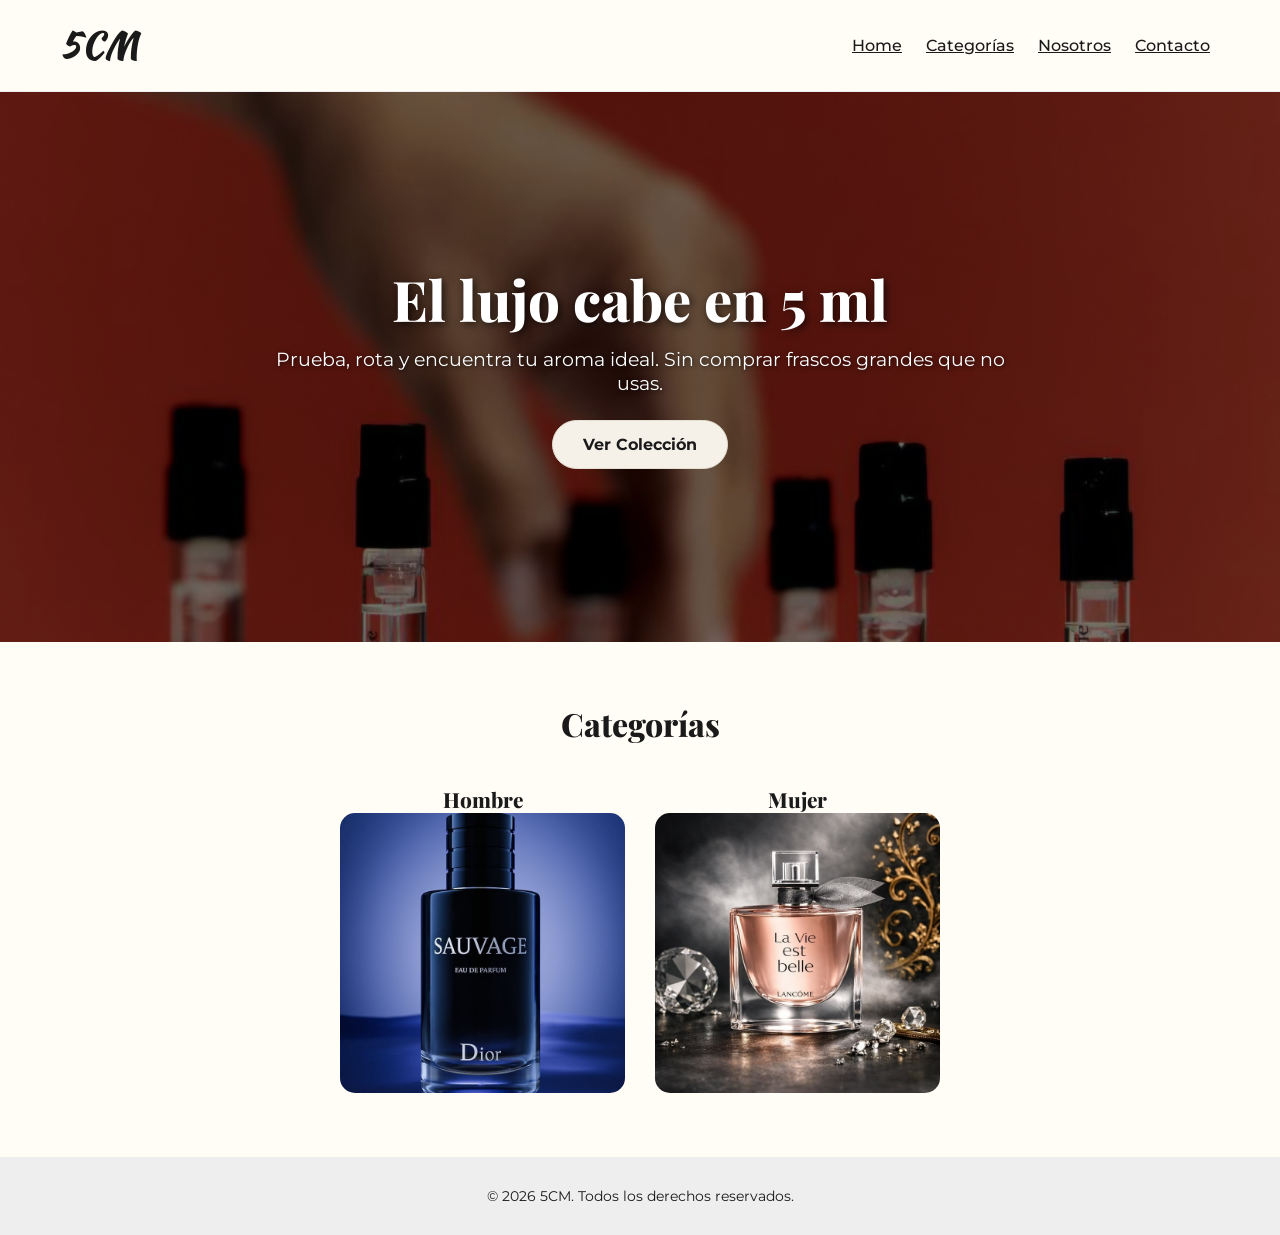
==== index.html @ c289999a "Fix HTML structure for 'Mujer' section" ====
<!DOCTYPE html>
<html lang="es">
<head>
    <meta charset="UTF-8">
    <meta name="viewport" content="width=device-width, initial-scale=1.0">
    <title>5CM - Perfumes 5ml</title>
    <link rel="stylesheet" href="./style.css">
    
    <!-- FUENTES -->
    <link rel="preconnect" href="https://fonts.googleapis.com">
    <link rel="preconnect" href="https://fonts.gstatic.com" crossorigin>
    <link href="https://fonts.googleapis.com/css2?family=Montserrat:wght@400;500;700&family=Playfair+Display:wght@700;800&display=swap" rel="stylesheet">
    <link href="https://fonts.googleapis.com/css2?family=Kaushan+Script&display=swap" rel="stylesheet">
</head>
<body>

    <!-- NAVBAR -->
    <header class="navbar">
        <h1 class="logo">5CM</h1>
        <nav>
            <a href="index.html">Home</a>
            <a href="#categorias">Categorías</a>
            <a href="#">Nosotros</a>
            <a href="#">Contacto</a>
        </nav>
    </header>

    <!-- BANNER CON IMAGEN DE FONDO -->
    <section class="banner">
        <div class="banner-texto">
            <h2>El lujo cabe en 5 ml</h2>
            <p>Prueba, rota y encuentra tu aroma ideal. Sin comprar frascos grandes que no usas.</p>
            <a href="#categorias" class="btn">Ver Colección</a>
        </div>
    </section>

    <!-- CATEGORIAS -->
    <section class="categorias" id="categorias">
        <h3>Categorías</h3>
        <div class="grid-categorias">
            <div class="categoria">
                <a href="hombre.html">
                  <h4>Hombre</h4>
                    <img src="./images/hombre.jpg" alt="Perfumes Hombre">
                    
                </a>
            </div>
            <div class="categoria">
                <a href="mujer.html">
                    <h4>Mujer</h4>  
                    <img src="./images/mujer.jpg" alt="Perfumes Mujer">
                    
                </a>
            </div>
        </div>
    </section>

    <footer>
        <p>© 2026 5CM. Todos los derechos reservados.</p>
    </footer>

</body>
</html>
---- style.css ----
* { margin: 0; padding: 0; box-sizing: border-box; }

body { 
    background: #FFFDF5; 
    color: #1a1a1a;
    font-family: 'Montserrat', sans-serif;
}

/* LOGO NEGRO */
.logo {
    font-family: 'Kaushan Script', cursive !important;
    font-size: 2.2em;
    letter-spacing: 2px;
    color: #1a1a1a;
    text-align: center;
}

/* TITULOS */
h1, h2, h3, h4 {
    font-family: 'Playfair Display', serif;
    font-weight: 800;
}

/* NAVBAR */
.navbar {
    padding: 15px 20px;
    background: #FFFDF5;
    text-align: center;
    border-bottom: 1px solid #eee;
    position: static;
}
.navbar nav { margin-top: 10px; }
.navbar nav a { 
    margin: 0 10px; 
    texto-decoration: none; 
    color: #1a1a1a; 
    font-weight: 500;
    display: inline-block;
}
.navbar nav a:hover { color: #555; }

/* BANNER CON IMAGEN DE FONDO */
.banner {
    height: 550px;
    background-image: url('./images/5ml.jpg');
    background-size: cover;
    background-position: center;
    background-repeat: no-repeat;
    display: flex;
    align-items: center;
    justify-content: center;
    text-align: center;
    color: white;
    position: relative;
}

.banner::before {
    content: '';
    position: absolute;
    top: 0; left: 0; right: 0; bottom: 0;
    background: rgba(0,0,0,0.45);
}

.banner-texto {
    position: relative; 
    z-index: 2;
    padding: 20px;
    max-width: 800px;
}
.banner-texto h2 { font-size: 3.5em; line-height: 1.2; color: white; text-shadow: 2px 2px 8px rgba(0,0,0,0.7); }
.banner-texto p { margin: 15px 0 25px 0; font-size: 1.2em; color: white; text-shadow: 1px 1px 4px rgba(0,0,0,0.7); }

/* BOTON BLANCO PASTEL */
.btn { 
    padding: 14px 30px; 
    border-radius: 25px; 
    text-decoration: none; 
    font-weight: bold; 
    background: #F5F1E8;
    color: #1a1a1a;
    display: inline-block;
    transition: 0.3s;
    border: 1px solid #E5DFD1;
}
.btn:hover { 
    background: #E5DFD1;
    transform: scale(1.05); 
}

/* CATEGORIAS */
.categorias { padding: 60px 20px; }
.categorias h3 { font-size: 2em; margin-bottom: 30px; text-align: center; }
.grid-categorias {
    display: grid;
    grid-template-columns: 1fr;
    gap: 30px;
    max-width: 400px;
    margin: 0 auto;
}
.categoria { text-align: center; }
.categoria a { text-decoration: none; color: #1a1a1a; }
.categoria img {
    width: 100%;
    height: 280px;
    object-fit: cover;
    border-radius: 15px;
    background: #eee;
    transition: 0.3s;
}
.categoria img:hover { transform: scale(1.05); }
.categoria h4 { margin-top: 10px; font-size: 1.3em; }

/* FOOTER */
footer { text-align: center; padding: 30px; background: #eee; font-size: 0.9em; }

/* RESPONSIVE TABLET */
@media (max-width: 1024px) {
    .banner { 
        height: 400px; 
        background-position: center 40%;
    }
    .banner-texto h2 { font-size: 2.5em; }
}

/* RESPONSIVE CELULAR */
@media (min-width: 769px) {
    .navbar {
        display: flex;
        justify-content: space-between;
        align-items: center;
        padding: 20px 60px;
    }
    .navbar nav { margin-top: 0; }
    .grid-categorias {
        grid-template-columns: repeat(2, 1fr);
        max-width: 600px;
    }
}

@media (max-width: 768px) {
    .banner { 
        height: 350px; 
        background-position: center 30%;
    }
    .banner-texto h2 { font-size: 2em; }
    .banner-texto p { font-size: 1em; }
}
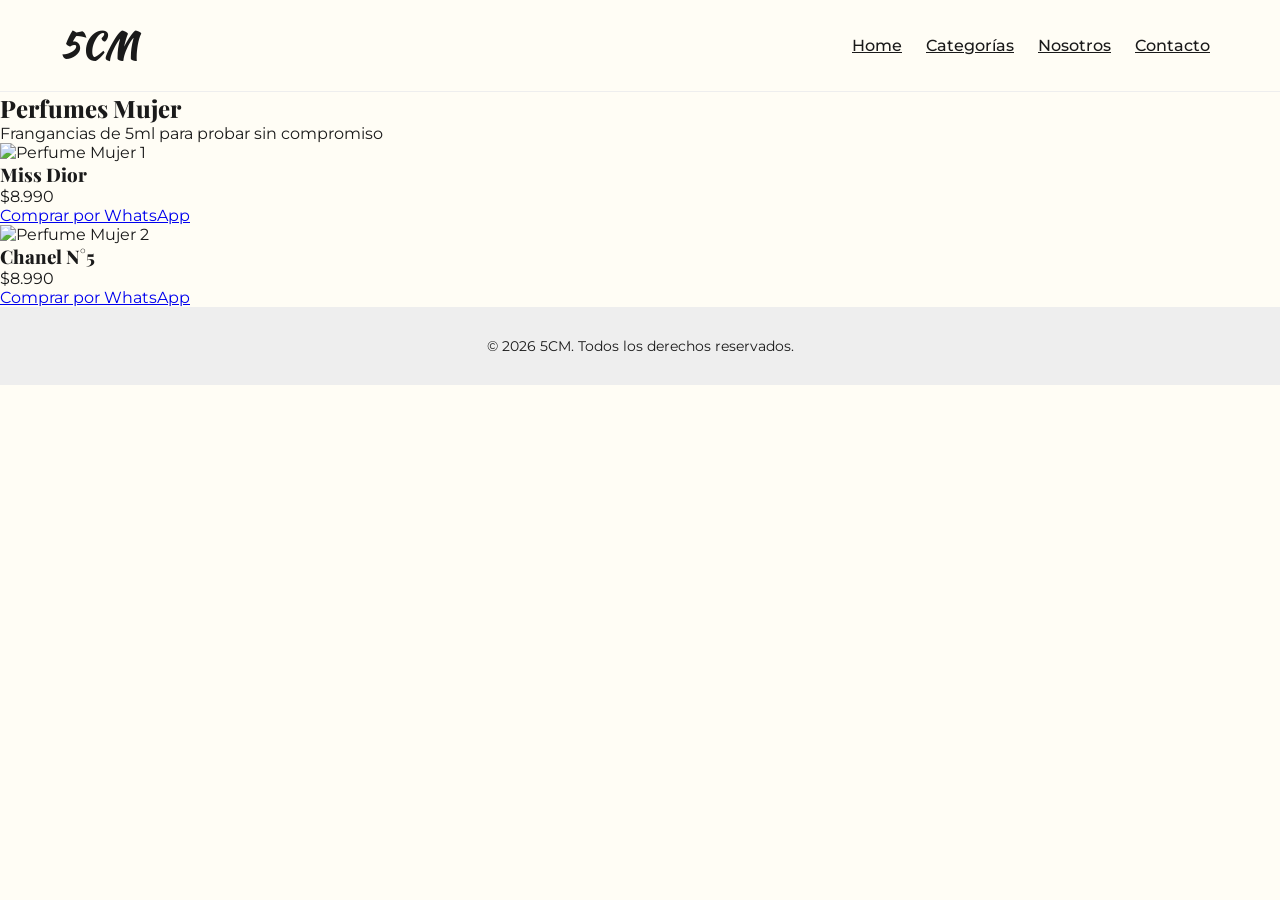
==== commit 589916f1: "Update title and add women's perfume section" ====
--- a/index.html
+++ b/index.html
@@ -3,7 +3,7 @@
 <head>
     <meta charset="UTF-8">
     <meta name="viewport" content="width=device-width, initial-scale=1.0">
-    <title>5CM - Perfumes 5ml</title>
+    <title>Perfumes Mujer - 5CM</title>
     <link rel="stylesheet" href="./style.css">
     
     <!-- FUENTES -->
@@ -19,39 +19,34 @@
         <h1 class="logo">5CM</h1>
         <nav>
             <a href="index.html">Home</a>
-            <a href="#categorias">Categorías</a>
+            <a href="index.html#categorias">Categorías</a>
             <a href="#">Nosotros</a>
             <a href="#">Contacto</a>
         </nav>
     </header>
 
-    <!-- BANNER CON IMAGEN DE FONDO -->
-    <section class="banner">
-        <div class="banner-texto">
-            <h2>El lujo cabe en 5 ml</h2>
-            <p>Prueba, rota y encuentra tu aroma ideal. Sin comprar frascos grandes que no usas.</p>
-            <a href="#categorias" class="btn">Ver Colección</a>
-        </div>
-    </section>
+    <!-- CATALOGO MUJER -->
+    <section class="catalogo">
+        <h2>Perfumes Mujer</h2>
+        <p class="subtitulo">Frangancias de 5ml para probar sin compromiso</p>
 
-    <!-- CATEGORIAS -->
-    <section class="categorias" id="categorias">
-        <h3>Categorías</h3>
-        <div class="grid-categorias">
-            <div class="categoria">
-                <a href="hombre.html">
-                  <h4>Hombre</h4>
-                    <img src="./images/hombre.jpg" alt="Perfumes Hombre">
-                    
-                </a>
+        <div class="grid-productos">
+            <!-- PRODUCTO 1 - COPIA ESTE BLOQUE PARA AGREGAR MÁS -->
+            <div class="producto">
+                <img src="./images/mujer1.jpg" alt="Perfume Mujer 1">
+                <h3>Miss Dior</h3>
+                <p class="precio">$8.990</p>
+                <a href="https://wa.me/569XXXXXXXX?text=Hola, quiero Miss Dior 5ml" target="_blank" class="btn-comprar">Comprar por WhatsApp</a>
             </div>
-            <div class="categoria">
-                <a href="mujer.html">
-                    <h4>Mujer</h4>  
-                    <img src="./images/mujer.jpg" alt="Perfumes Mujer">
-                    
-                </a>
+
+            <!-- PRODUCTO 2 EJEMPLO -->
+            <div class="producto">
+                <img src="./images/mujer2.jpg" alt="Perfume Mujer 2">
+                <h3>Chanel N°5</h3>
+                <p class="precio">$8.990</p>
+                <a href="https://wa.me/569XXXXXXXX?text=Hola, quiero Chanel N°5 5ml" target="_blank" class="btn-comprar">Comprar por WhatsApp</a>
             </div>
+
         </div>
     </section>
 
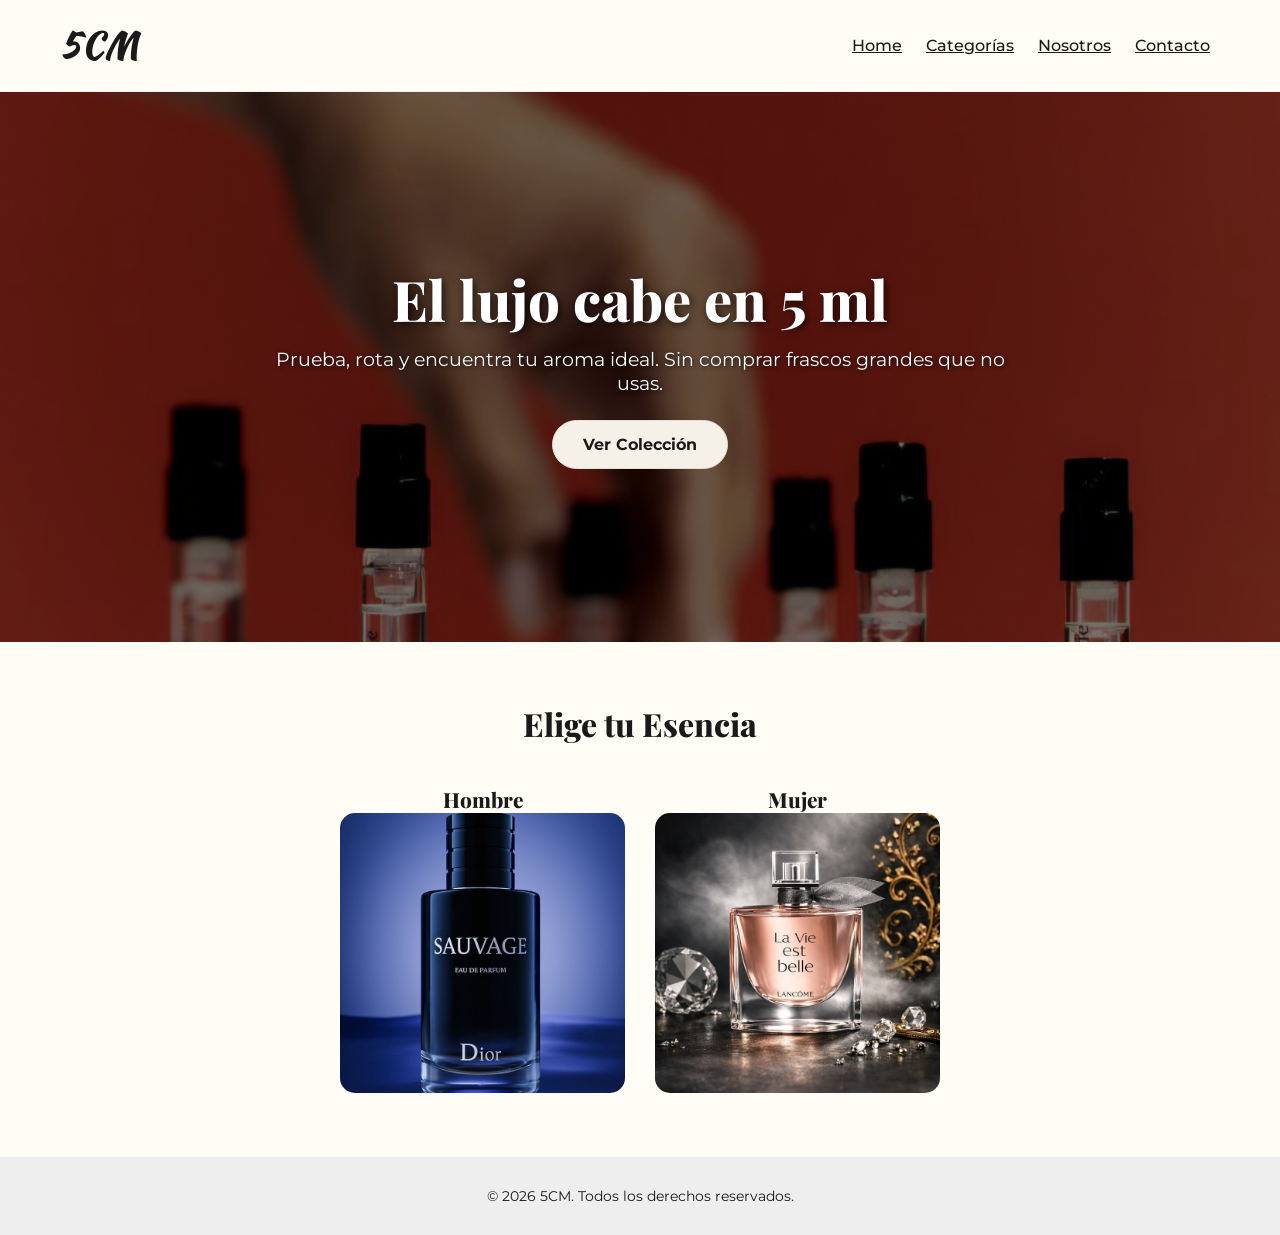
==== commit 37d97d5b: "Update title and restructure HTML sections" ====
--- a/index.html
+++ b/index.html
@@ -3,7 +3,7 @@
 <head>
     <meta charset="UTF-8">
     <meta name="viewport" content="width=device-width, initial-scale=1.0">
-    <title>Perfumes Mujer - 5CM</title>
+    <title>5CM - Perfumes 5ml</title>
     <link rel="stylesheet" href="./style.css">
     
     <!-- FUENTES -->
@@ -19,34 +19,37 @@
         <h1 class="logo">5CM</h1>
         <nav>
             <a href="index.html">Home</a>
-            <a href="index.html#categorias">Categorías</a>
+            <a href="#categorias">Categorías</a>
             <a href="#">Nosotros</a>
             <a href="#">Contacto</a>
         </nav>
     </header>
 
-    <!-- CATALOGO MUJER -->
-    <section class="catalogo">
-        <h2>Perfumes Mujer</h2>
-        <p class="subtitulo">Frangancias de 5ml para probar sin compromiso</p>
+    <!-- BANNER CON IMAGEN DE FONDO -->
+    <section class="banner">
+        <div class="banner-texto">
+            <h2>El lujo cabe en 5 ml</h2>
+            <p>Prueba, rota y encuentra tu aroma ideal. Sin comprar frascos grandes que no usas.</p>
+            <a href="#categorias" class="btn">Ver Colección</a>
+        </div>
+    </section>
 
-        <div class="grid-productos">
-            <!-- PRODUCTO 1 - COPIA ESTE BLOQUE PARA AGREGAR MÁS -->
-            <div class="producto">
-                <img src="./images/mujer1.jpg" alt="Perfume Mujer 1">
-                <h3>Miss Dior</h3>
-                <p class="precio">$8.990</p>
-                <a href="https://wa.me/569XXXXXXXX?text=Hola, quiero Miss Dior 5ml" target="_blank" class="btn-comprar">Comprar por WhatsApp</a>
+    <!-- CATEGORIAS -->
+    <section class="categorias" id="categorias">
+        <h3>Elige tu Esencia</h3>
+        <div class="grid-categorias">
+            <div class="categoria">
+                <a href="hombre.html">
+                    <h4>Hombre</h4> <!-- TITULO ARRIBA -->
+                    <img src="./images/hombre.jpg" alt="Perfumes Hombre">
+                </a>
             </div>
-
-            <!-- PRODUCTO 2 EJEMPLO -->
-            <div class="producto">
-                <img src="./images/mujer2.jpg" alt="Perfume Mujer 2">
-                <h3>Chanel N°5</h3>
-                <p class="precio">$8.990</p>
-                <a href="https://wa.me/569XXXXXXXX?text=Hola, quiero Chanel N°5 5ml" target="_blank" class="btn-comprar">Comprar por WhatsApp</a>
+            <div class="categoria">
+                <a href="mujer.html">
+                    <h4>Mujer</h4> <!-- TITULO ARRIBA -->
+                    <img src="./images/mujer.jpg" alt="Perfumes Mujer">
+                </a>
             </div>
-
         </div>
     </section>
 
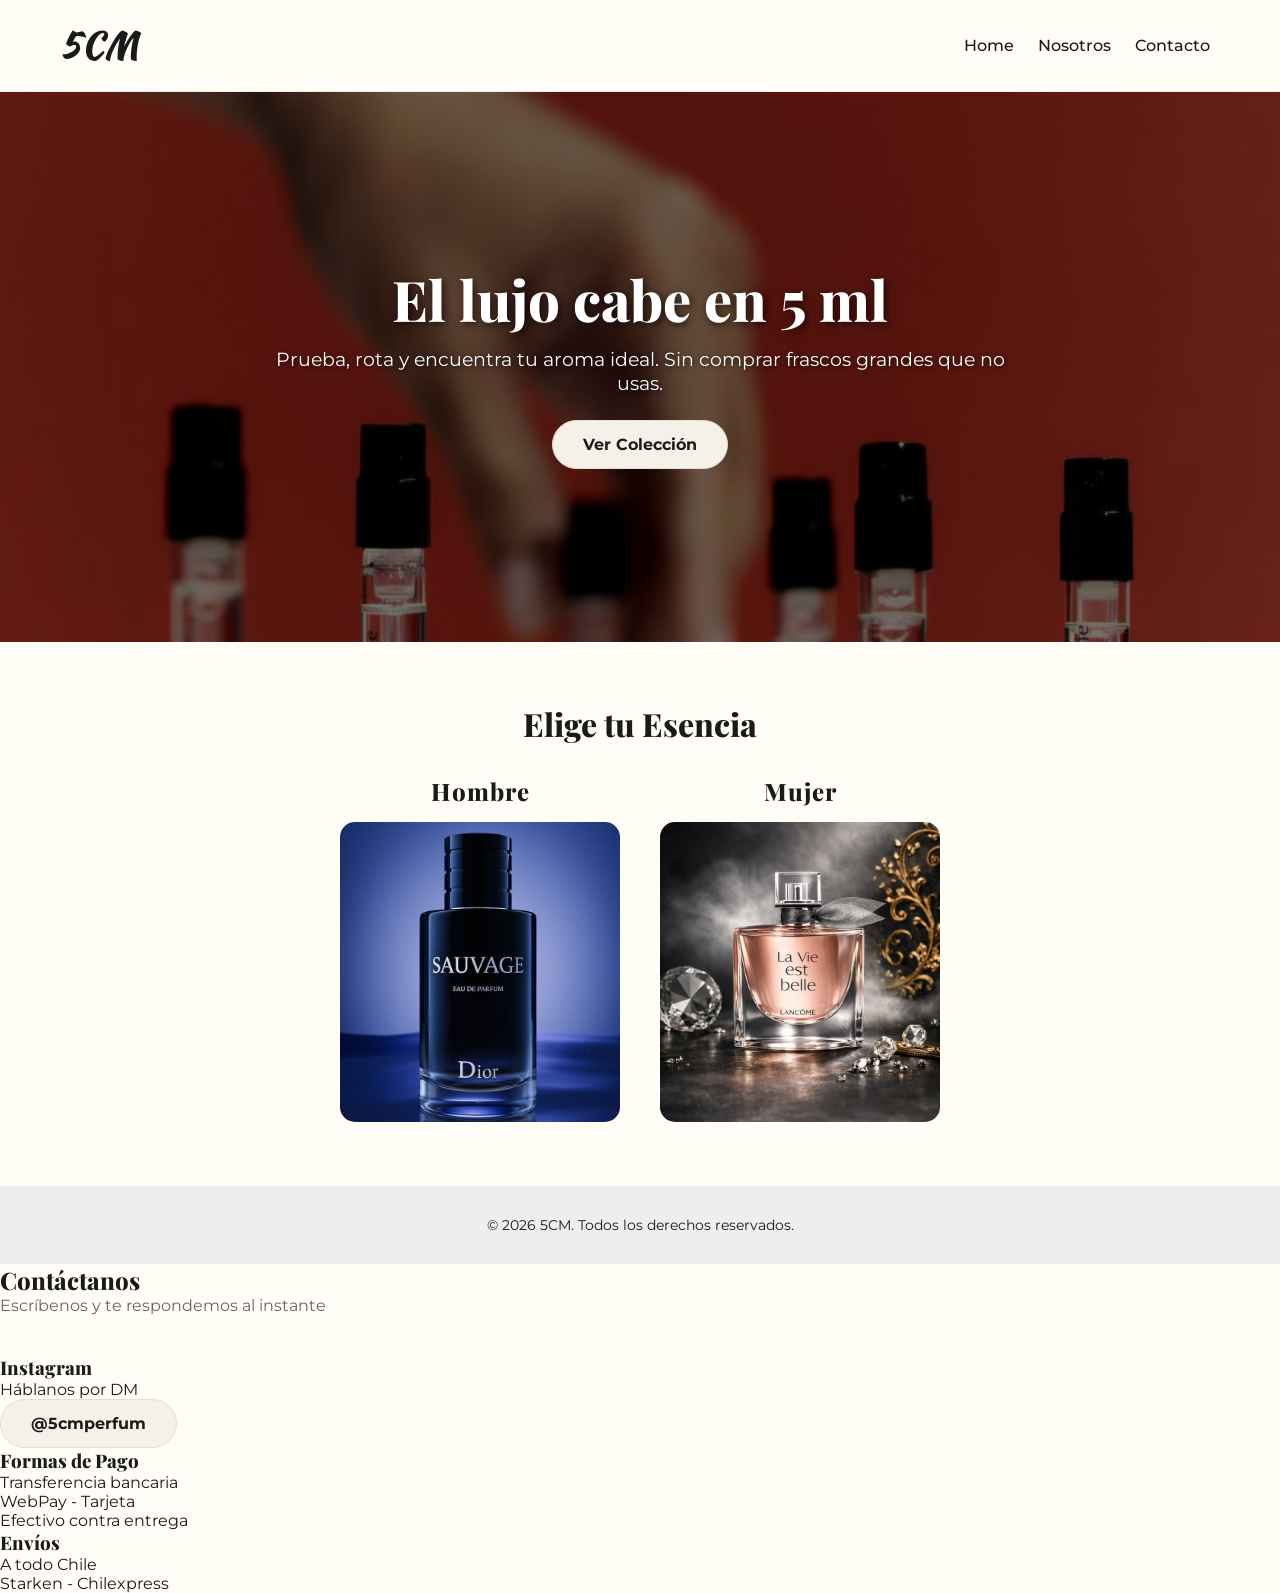
==== commit 3337611e: "Add contact section with payment and shipping details Added a new contact section with Instagram and" ====
--- a/index.html
+++ b/index.html
@@ -19,9 +19,8 @@
         <h1 class="logo">5CM</h1>
         <nav>
             <a href="index.html">Home</a>
-            <a href="#categorias">Categorías</a>
             <a href="#">Nosotros</a>
-            <a href="#">Contacto</a>
+            <a href="#">Contacto</a>  
         </nav>
     </header>
 
@@ -56,6 +55,31 @@
     <footer>
         <p>© 2026 5CM. Todos los derechos reservados.</p>
     </footer>
+<section class="contacto">
+    <h2>Contáctanos</h2>
+    <p class="subtitulo">Escríbenos y te respondemos al instante</p>
+
+    <div class="grid-contacto">
+        <div class="contacto-item">
+            <h3>Instagram</h3>
+            <p>Háblanos por DM</p>
+            <a href="https://ig.me/m/5cmperfum" target="_blank" class="btn">@5cmperfum</a>
+        </div>
+
+        <div class="contacto-item">
+            <h3>Formas de Pago</h3>
+            <p>Transferencia bancaria</p>
+            <p>WebPay - Tarjeta</p>
+            <p>Efectivo contra entrega</p>
+        </div>
+
+        <div class="contacto-item">
+            <h3>Envíos</h3>
+            <p>A todo Chile</p>
+            <p>Starken - Chilexpress</p>
+        </div>
+    </div>
+</section>
 
 </body>
 </html>
--- a/style.css
+++ b/style.css
@@ -6,40 +6,35 @@
     font-family: 'Montserrat', sans-serif;
 }
 
-/* LOGO NEGRO */
 .logo {
-    font-family: 'Kaushan Script', cursive !important;
+    font-family: 'Kaushan Script', cursive!important;
     font-size: 2.2em;
     letter-spacing: 2px;
     color: #1a1a1a;
     text-align: center;
 }
 
-/* TITULOS */
 h1, h2, h3, h4 {
     font-family: 'Playfair Display', serif;
     font-weight: 800;
 }
 
-/* NAVBAR */
 .navbar {
     padding: 15px 20px;
     background: #FFFDF5;
     text-align: center;
     border-bottom: 1px solid #eee;
-    position: static;
 }
 .navbar nav { margin-top: 10px; }
 .navbar nav a { 
     margin: 0 10px; 
-    texto-decoration: none; 
+    text-decoration: none; 
     color: #1a1a1a; 
     font-weight: 500;
     display: inline-block;
 }
 .navbar nav a:hover { color: #555; }
 
-/* BANNER CON IMAGEN DE FONDO */
 .banner {
     height: 550px;
     background-image: url('./images/5ml.jpg');
@@ -53,14 +48,12 @@
     color: white;
     position: relative;
 }
-
 .banner::before {
     content: '';
     position: absolute;
     top: 0; left: 0; right: 0; bottom: 0;
     background: rgba(0,0,0,0.45);
 }
-
 .banner-texto {
     position: relative; 
     z-index: 2;
@@ -70,7 +63,6 @@
 .banner-texto h2 { font-size: 3.5em; line-height: 1.2; color: white; text-shadow: 2px 2px 8px rgba(0,0,0,0.7); }
 .banner-texto p { margin: 15px 0 25px 0; font-size: 1.2em; color: white; text-shadow: 1px 1px 4px rgba(0,0,0,0.7); }
 
-/* BOTON BLANCO PASTEL */
 .btn { 
     padding: 14px 30px; 
     border-radius: 25px; 
@@ -87,61 +79,119 @@
     transform: scale(1.05); 
 }
 
-/* CATEGORIAS */
-.categorias { padding: 60px 20px; }
+.categorias { padding: 60px 20px; background: #FFFDF5; }
 .categorias h3 { font-size: 2em; margin-bottom: 30px; text-align: center; }
 .grid-categorias {
     display: grid;
     grid-template-columns: 1fr;
-    gap: 30px;
-    max-width: 400px;
+    gap: 40px;
+    max-width: 600px;
     margin: 0 auto;
 }
 .categoria { text-align: center; }
 .categoria a { text-decoration: none; color: #1a1a1a; }
+.categoria h4 { 
+    margin-bottom: 15px;
+    font-size: 1.5em; 
+    letter-spacing: 1px;
+}
 .categoria img {
     width: 100%;
-    height: 280px;
+    height: 300px;
     object-fit: cover;
     border-radius: 15px;
     background: #eee;
     transition: 0.3s;
 }
 .categoria img:hover { transform: scale(1.05); }
-.categoria h4 { margin-top: 10px; font-size: 1.3em; }
 
-/* FOOTER */
 footer { text-align: center; padding: 30px; background: #eee; font-size: 0.9em; }
 
-/* RESPONSIVE TABLET */
-@media (max-width: 1024px) {
-    .banner { 
-        height: 400px; 
-        background-position: center 40%;
-    }
-    .banner-texto h2 { font-size: 2.5em; }
+/* ===== CATALOGO MUJER - FOTO CHICA 220px ===== */
+.catalogo {
+    padding: 60px 20px;
+    max-width: 1200px;
+    margin: 0 auto;
+    text-align: center;
+}
+.catalogo h2 {
+    font-size: 2.5em;
+    margin-bottom: 10px;
+}
+.subtitulo {
+    margin-bottom: 40px;
+    color: #666;
+}
+.grid-productos {
+    display: grid;
+    grid-template-columns: repeat(2, 1fr);
+    gap: 30px;
+}
+.producto {
+    background: #FFFDF5;
+    border-radius: 15px;
+    padding: 15px;
+    transition: 0.3s;
+}
+.producto:hover {
+    transform: translateY(-5px);
+    box-shadow: 0 10px 20px rgba(0,0,0,0.1);
+}
+.producto img {
+    width: 100%;
+    height: 220px; /* <-- AQUI SE ACHICO. ANTES ERA 300px */
+    aspect-ratio: 1/1;
+    object-fit: cover;
+    border-radius: 10px;
+    background: #eee;
+    margin-bottom: 15px;
+}
+.producto h3 {
+    font-family: 'Playfair Display', serif;
+    color: #000;
+    font-size: 1.2em;
+    margin-bottom: 5px;
+    font-weight: 700;
+}
+.producto .precio {
+    color: #000;
+    font-weight: 700;
+    font-size: 1.1em;
+    margin-bottom: 15px;
+}
+.btn-comprar {
+    display: block;
+    background: #F5F1E8;
+    color: #000;
+    text-decoration: none;
+    padding: 10px;
+    border-radius: 20px;
+    font-weight: 600;
+    font-size: 0.9em;
+    transition: 0.3s;
+}
+.btn-comprar:hover {
+    background: #E5DFD1;
 }
 
-/* RESPONSIVE CELULAR */
+/* RESPONSIVE */
+@media (max-width: 1024px) {
+   .banner { height: 400px; background-position: center 40%; }
+   .banner-texto h2 { font-size: 2.5em; }
+}
 @media (min-width: 769px) {
-    .navbar {
+   .navbar {
         display: flex;
         justify-content: space-between;
         align-items: center;
         padding: 20px 60px;
     }
-    .navbar nav { margin-top: 0; }
-    .grid-categorias {
-        grid-template-columns: repeat(2, 1fr);
-        max-width: 600px;
-    }
+   .navbar nav { margin-top: 0; }
+   .grid-categorias { grid-template-columns: repeat(2, 1fr); }
+   .grid-productos { grid-template-columns: repeat(4, 1fr); }
 }
-
 @media (max-width: 768px) {
-    .banner { 
-        height: 350px; 
-        background-position: center 30%;
-    }
-    .banner-texto h2 { font-size: 2em; }
-    .banner-texto p { font-size: 1em; }
+   .banner { height: 350px; background-position: center 30%; }
+   .banner-texto h2 { font-size: 2em; }
+   .banner-texto p { font-size: 1em; }
 }
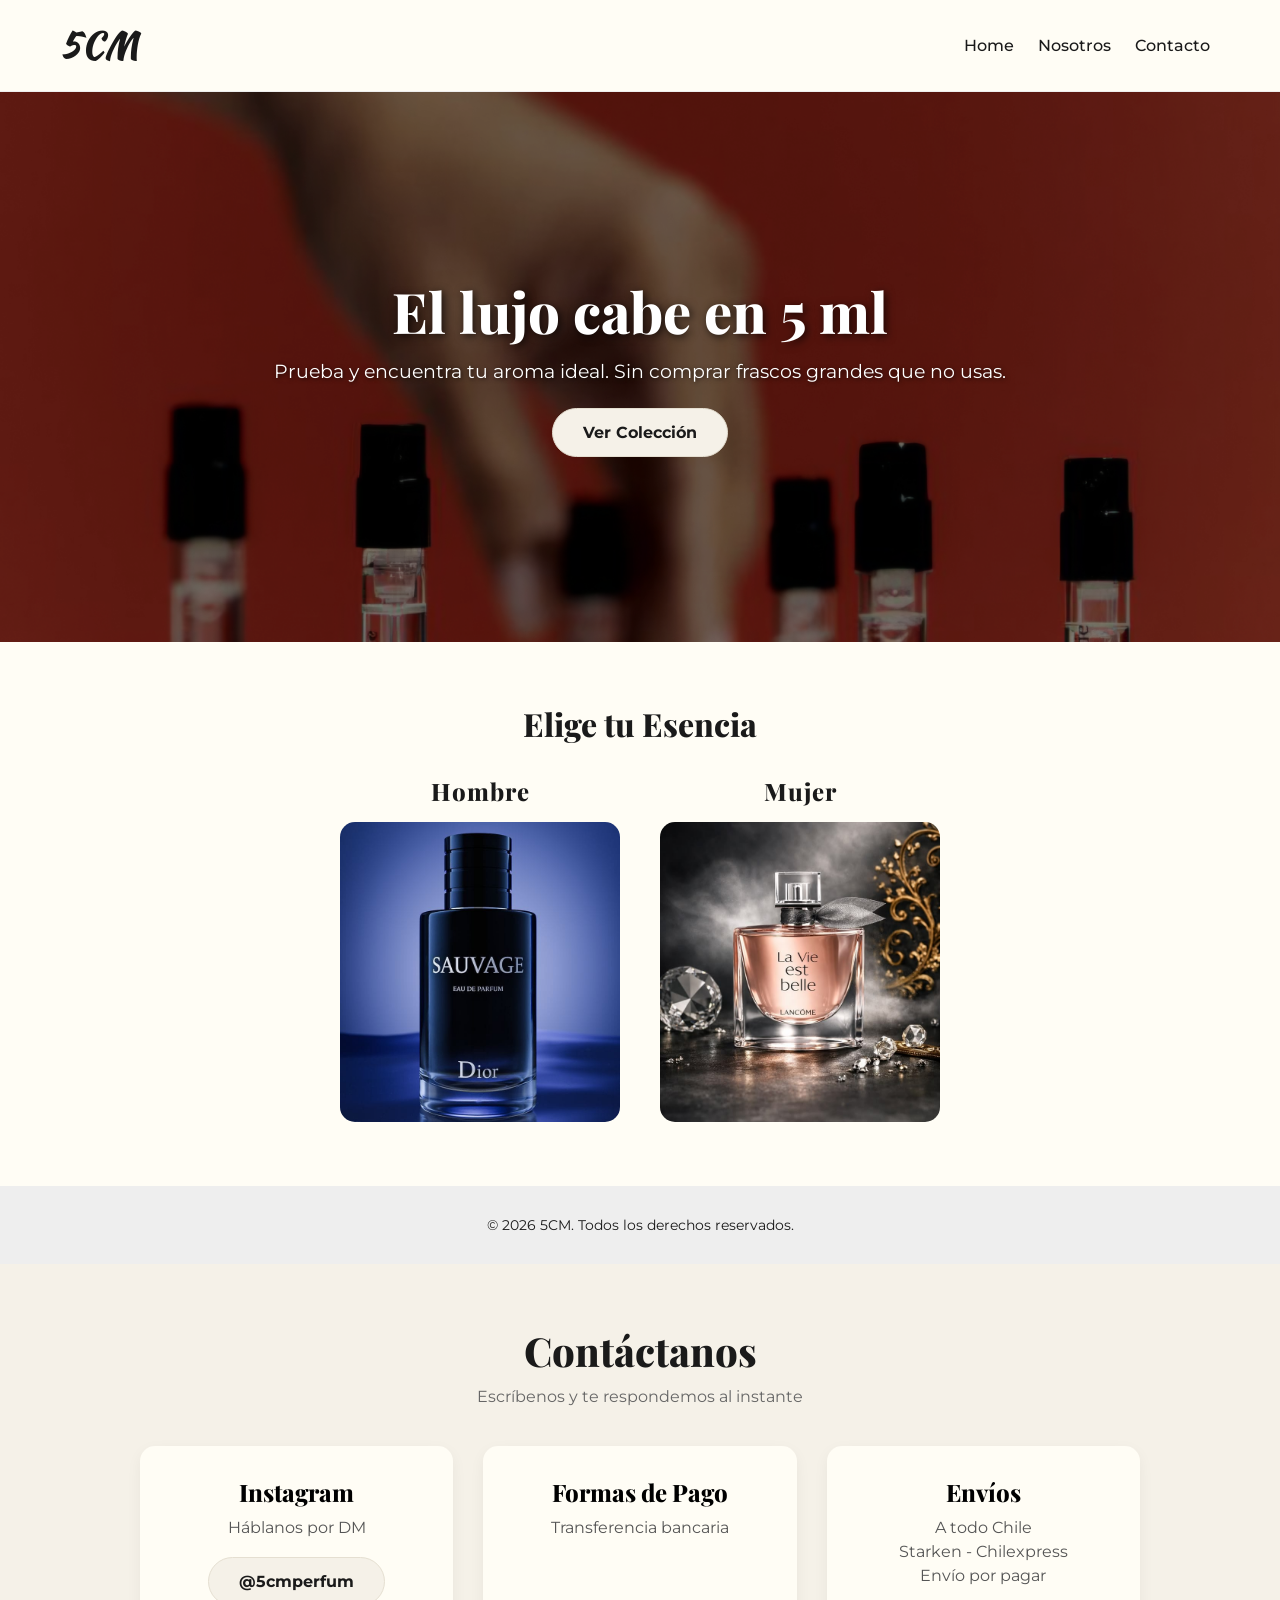
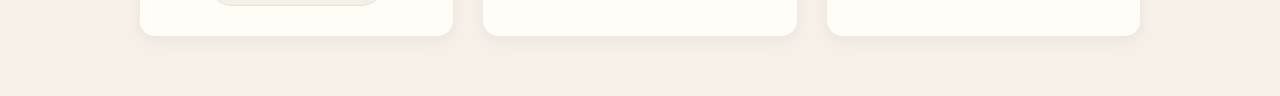
==== commit de3c4e12: "Update banner text and payment options in index.html" ====
--- a/index.html
+++ b/index.html
@@ -28,7 +28,7 @@
     <section class="banner">
         <div class="banner-texto">
             <h2>El lujo cabe en 5 ml</h2>
-            <p>Prueba, rota y encuentra tu aroma ideal. Sin comprar frascos grandes que no usas.</p>
+            <p>Prueba y encuentra tu aroma ideal. Sin comprar frascos grandes que no usas.</p>
             <a href="#categorias" class="btn">Ver Colección</a>
         </div>
     </section>
@@ -69,14 +69,13 @@
         <div class="contacto-item">
             <h3>Formas de Pago</h3>
             <p>Transferencia bancaria</p>
-            <p>WebPay - Tarjeta</p>
-            <p>Efectivo contra entrega</p>
         </div>
 
         <div class="contacto-item">
             <h3>Envíos</h3>
             <p>A todo Chile</p>
             <p>Starken - Chilexpress</p>
+            <p>Envío por pagar</p>
         </div>
     </div>
 </section>
--- a/style.css
+++ b/style.css
@@ -195,3 +195,48 @@
    .banner-texto h2 { font-size: 2em; }
    .banner-texto p { font-size: 1em; }
 }
+
+/* ===== SECCIÓN CONTACTO ===== */
+.contacto {
+    padding: 60px 20px;
+    background: #F5F1E8;
+    text-align: center;
+}
+.contacto h2 {
+    font-size: 2.5em;
+    margin-bottom: 10px;
+}
+.contacto .subtitulo {
+    margin-bottom: 40px;
+    color: #666;
+}
+.grid-contacto {
+    display: grid;
+    grid-template-columns: 1fr;
+    gap: 30px;
+    max-width: 1000px;
+    margin: 0 auto;
+}
+.contacto-item {
+    background: #FFFDF5;
+    padding: 30px 20px;
+    border-radius: 15px;
+    box-shadow: 0 5px 15px rgba(0,0,0,0.05);
+}
+.contacto-item h3 {
+    font-size: 1.5em;
+    margin-bottom: 10px;
+    color: #000;
+}
+.contacto-item p {
+    margin: 5px 0;
+    color: #555;
+}
+.contacto-item .btn {
+    margin-top: 15px;
+    display: inline-block;
+}
+
+@media (min-width: 769px) {
+   .grid-contacto { grid-template-columns: repeat(3, 1fr); }
+}
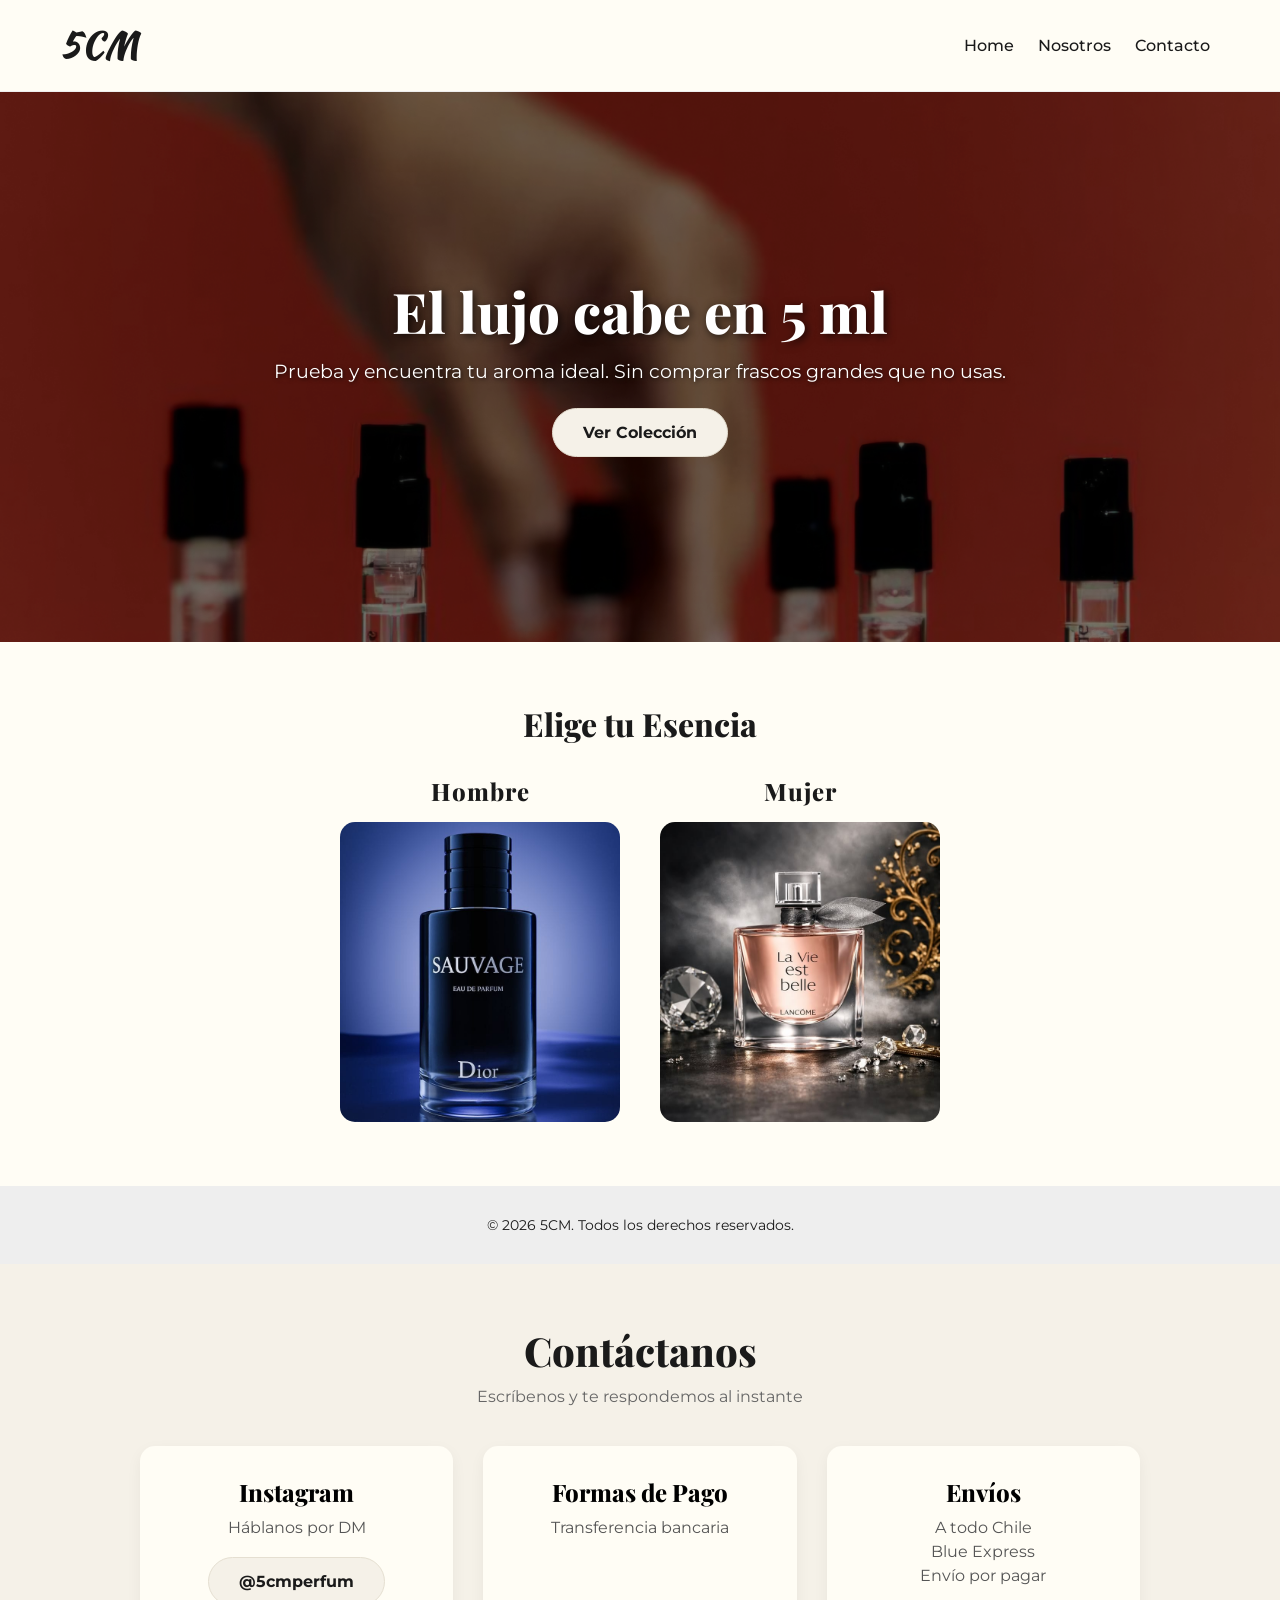
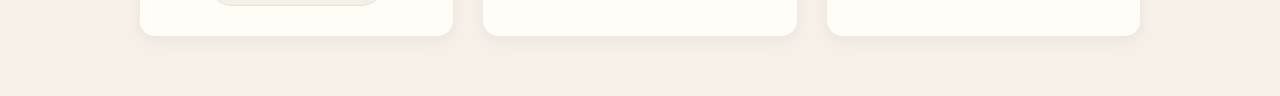
==== commit ac2c40c0: "Update shipping provider from Starken to Blue Express" ====
--- a/index.html
+++ b/index.html
@@ -74,7 +74,7 @@
         <div class="contacto-item">
             <h3>Envíos</h3>
             <p>A todo Chile</p>
-            <p>Starken - Chilexpress</p>
+            <p>Blue Express</p>
             <p>Envío por pagar</p>
         </div>
     </div>
